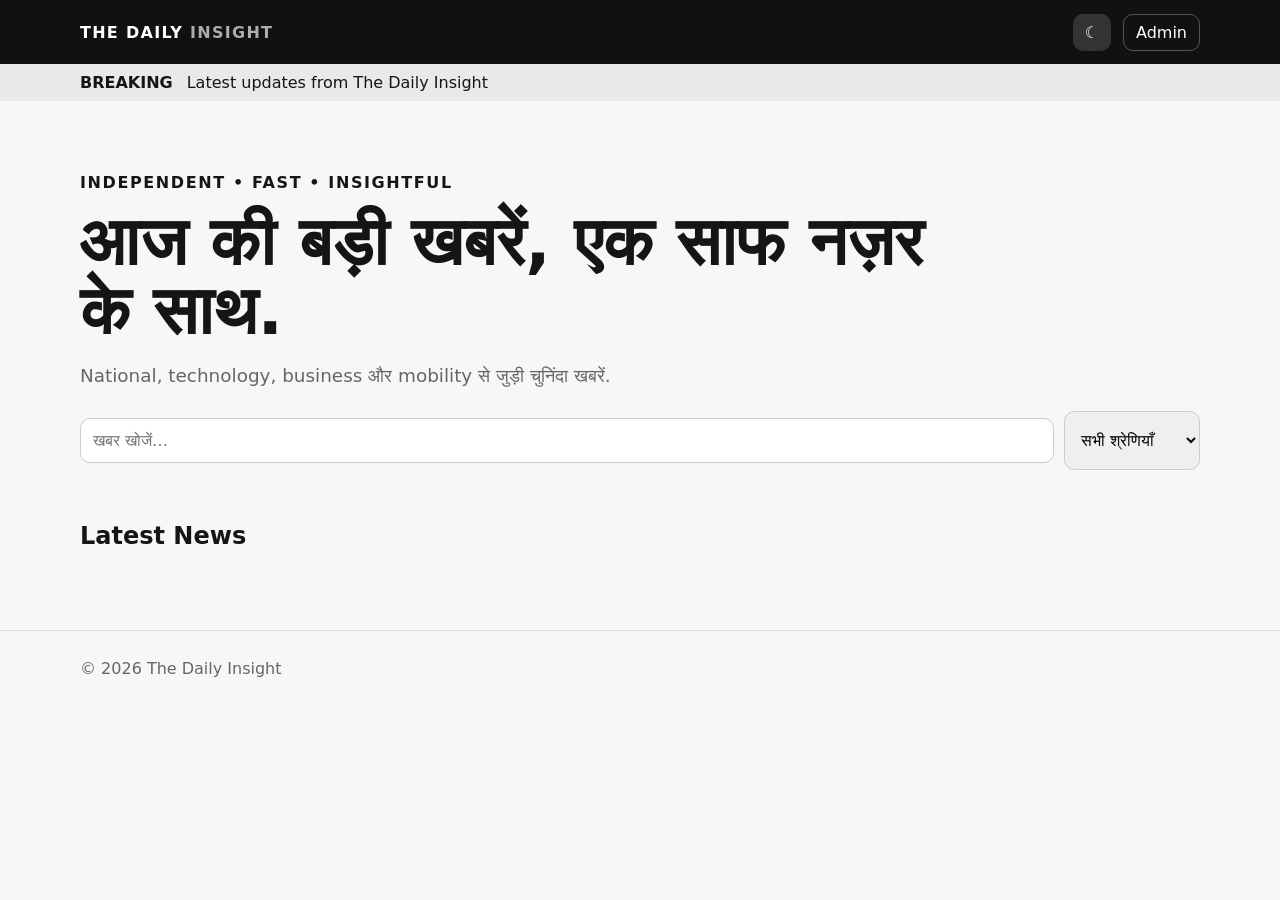
==== index.html @ c2598ee9 "Add files via upload" ====
<!doctype html>
<html lang="hi">
<head>
<meta charset="utf-8">
<meta name="viewport" content="width=device-width,initial-scale=1">
<title>The Daily Insight — Latest News</title>
<meta name="description" content="The Daily Insight — latest national, technology, business and mobility news.">
<link rel="manifest" href="manifest.json">
<link rel="stylesheet" href="styles.css">
</head>
<body>
<header class="site-header">
  <div class="wrap nav">
    <a class="brand" href="index.html">THE DAILY <span>INSIGHT</span></a>
    <div class="nav-actions">
      <button id="themeBtn" class="icon-btn" aria-label="Toggle theme">☾</button>
      <a class="admin-link" href="admin.html">Admin</a>
    </div>
  </div>
</header>

<div class="ticker"><div class="wrap"><strong>BREAKING</strong><span id="tickerText">Latest updates from The Daily Insight</span></div></div>

<main class="wrap">
  <section class="hero">
    <p class="eyebrow">Independent • Fast • Insightful</p>
    <h1>आज की बड़ी खबरें, एक साफ नज़र के साथ.</h1>
    <p class="lead">National, technology, business और mobility से जुड़ी चुनिंदा खबरें.</p>
    <div class="controls">
      <input id="search" type="search" placeholder="खबर खोजें…" aria-label="Search news">
      <select id="category" aria-label="Filter by category">
        <option value="all">सभी श्रेणियाँ</option>
        <option>National</option><option>Technology</option><option>Business</option><option>Mobility</option>
      </select>
    </div>
  </section>

  <section>
    <div class="section-head"><h2>Latest News</h2><span id="count"></span></div>
    <div id="newsGrid" class="grid"></div>
    <p id="empty" class="empty hidden">कोई खबर नहीं मिली.</p>
  </section>
</main>

<footer><div class="wrap">© <span id="year"></span> The Daily Insight</div></footer>
<script src="app.js"></script>
</body>
</html>
---- styles.css ----
*{box-sizing:border-box}body{margin:0;font-family:system-ui,-apple-system,Segoe UI,sans-serif;background:#f7f7f8;color:#151515}a{color:inherit;text-decoration:none}.wrap{width:min(1120px,92%);margin:auto}.site-header{background:#111;color:#fff;position:sticky;top:0;z-index:10}.nav{min-height:64px;display:flex;align-items:center;justify-content:space-between}.brand{font-weight:900;letter-spacing:.08em}.brand span{opacity:.65}.nav-actions{display:flex;gap:12px;align-items:center}.icon-btn{border:0;background:#333;color:#fff;border-radius:10px;padding:9px 12px}.admin-link{padding:8px 12px;border:1px solid #555;border-radius:10px}.ticker{background:#e9e9ea;padding:9px 0}.ticker strong{margin-right:14px}.hero{padding:56px 0 32px}.eyebrow{font-weight:700;text-transform:uppercase;letter-spacing:.1em}.hero h1{font-size:clamp(2rem,6vw,4.2rem);line-height:1.03;max-width:850px;margin:10px 0}.lead{font-size:1.15rem;color:#666}.controls{display:flex;gap:10px;margin-top:24px}.controls input,.controls select,input,textarea,button{font:inherit;padding:12px;border:1px solid #ccc;border-radius:10px}input,textarea{width:100%;margin:7px 0}textarea{min-height:120px}.controls input{flex:1}.section-head{display:flex;justify-content:space-between;align-items:center}.grid{display:grid;grid-template-columns:repeat(3,1fr);gap:18px}.card,.panel{background:#fff;border:1px solid #e4e4e6;border-radius:16px;overflow:hidden}.card img{width:100%;height:190px;object-fit:cover;background:#ddd}.card-body{padding:18px}.tag{font-size:.78rem;font-weight:800;text-transform:uppercase;letter-spacing:.06em}.card h3{margin:8px 0}.card p{color:#666;line-height:1.55}.read{display:inline-block;margin-top:8px;font-weight:800}.empty{padding:30px;text-align:center}.hidden{display:none!important}footer{margin-top:60px;padding:28px 0;border-top:1px solid #ddd;color:#666}.article-page{max-width:850px;padding:50px 0}.article-page img{width:100%;max-height:520px;object-fit:cover;border-radius:18px}.article-page h1{font-size:clamp(2rem,5vw,4rem);line-height:1.05}.article-content{white-space:pre-wrap;line-height:1.8;font-size:1.1rem}.panel{padding:22px;margin:18px 0}.notice{padding:15px;background:#fff8d9;border:1px solid #eadb86;border-radius:12px}button{cursor:pointer;background:#111;color:#fff}.secondary{background:#666}@media(max-width:800px){.grid{grid-template-columns:1fr 1fr}}@media(max-width:560px){.grid{grid-template-columns:1fr}.controls{flex-direction:column}.hero{padding-top:35px}}body.dark{background:#101010;color:#eee}body.dark .card,body.dark .panel{background:#191919;border-color:#333}body.dark .lead,body.dark .card p,body.dark footer{color:#aaa}body.dark .ticker{background:#222}body.dark input,body.dark textarea,body.dark select{background:#151515;color:#eee;border-color:#444}
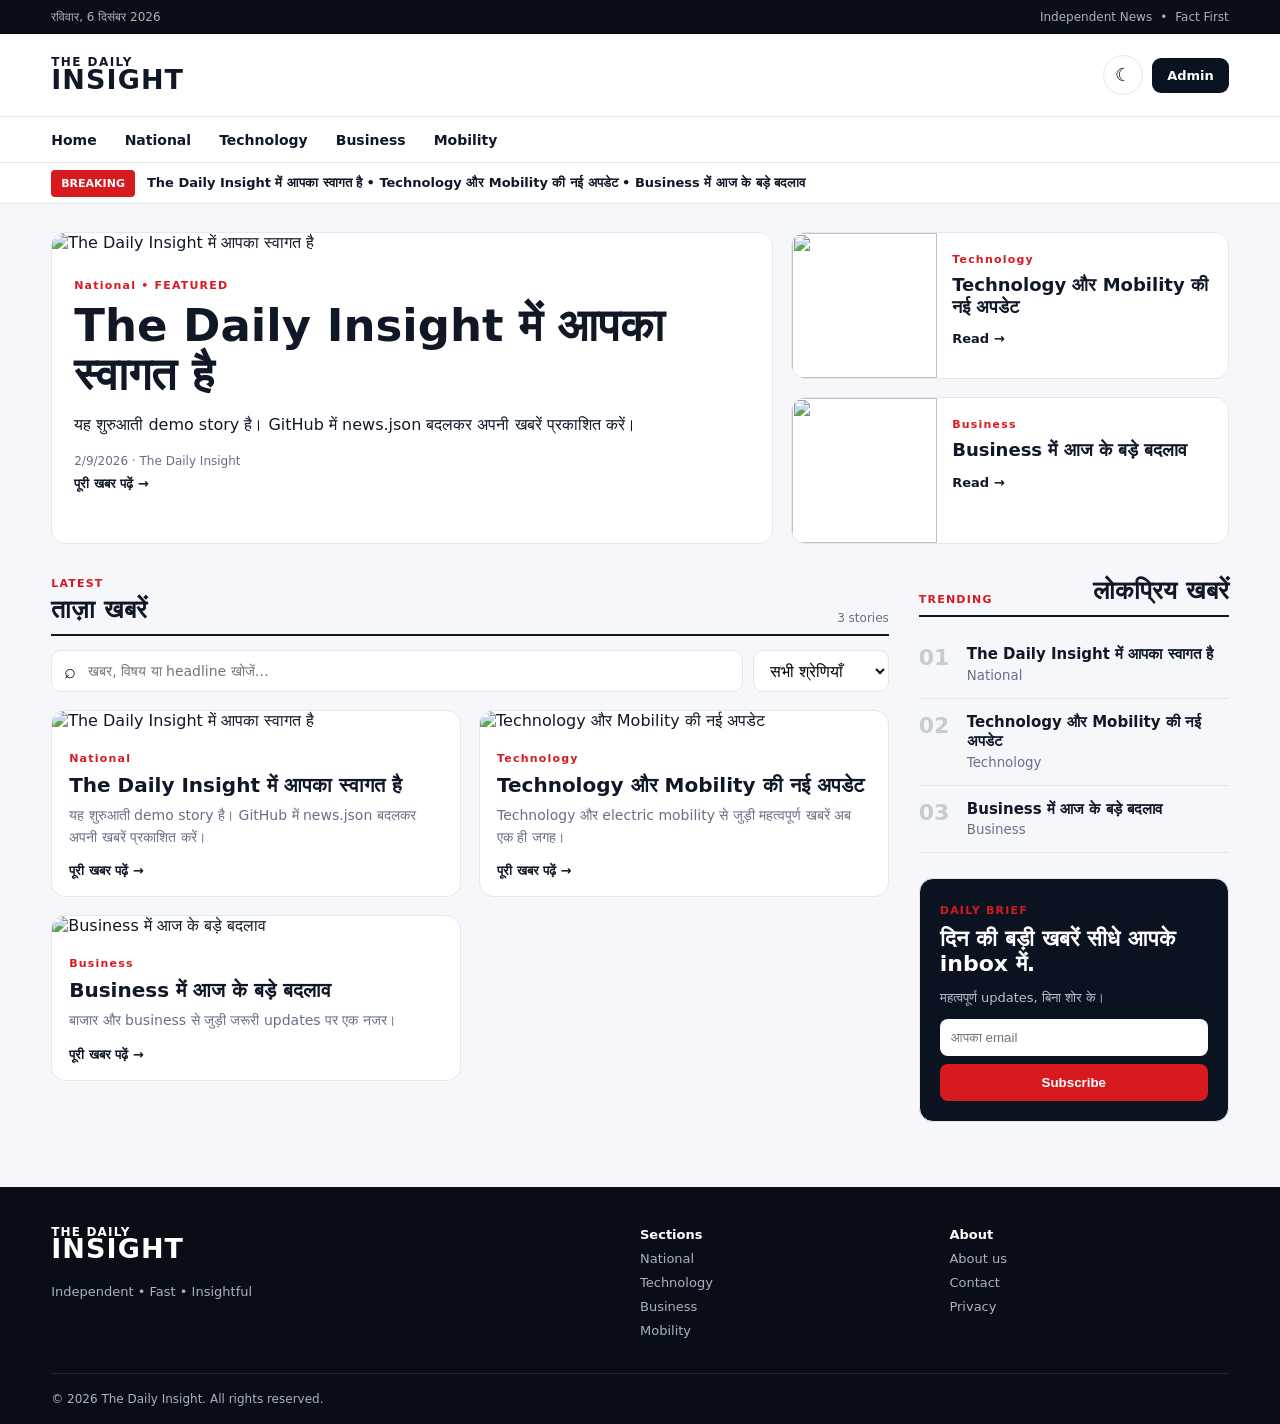
==== commit e4af0428: "Add files via upload" ====
--- a/index.html
+++ b/index.html
@@ -2,47 +2,85 @@
 <html lang="hi">
 <head>
 <meta charset="utf-8">
-<meta name="viewport" content="width=device-width,initial-scale=1">
-<title>The Daily Insight — Latest News</title>
-<meta name="description" content="The Daily Insight — latest national, technology, business and mobility news.">
+<meta name="viewport" content="width=device-width,initial-scale=1,viewport-fit=cover">
+<title>The Daily Insight | News & Analysis</title>
+<meta name="description" content="The Daily Insight — भारत और दुनिया की ताज़ा खबरें, technology, business और mobility updates.">
+<meta name="theme-color" content="#0b1220">
 <link rel="manifest" href="manifest.json">
 <link rel="stylesheet" href="styles.css">
 </head>
 <body>
-<header class="site-header">
-  <div class="wrap nav">
-    <a class="brand" href="index.html">THE DAILY <span>INSIGHT</span></a>
-    <div class="nav-actions">
-      <button id="themeBtn" class="icon-btn" aria-label="Toggle theme">☾</button>
-      <a class="admin-link" href="admin.html">Admin</a>
+<header class="topbar">
+  <div class="wrap topbar-in">
+    <div class="date" id="today"></div>
+    <div class="toplinks"><span>Independent News</span><span>•</span><span>Fact First</span></div>
+  </div>
+</header>
+
+<header class="masthead">
+  <div class="wrap mast-in">
+    <button class="menu-btn" id="menuBtn" aria-label="Menu">☰</button>
+    <a class="logo" href="index.html"><span>THE DAILY</span><b>INSIGHT</b></a>
+    <div class="mast-actions">
+      <button id="themeBtn" class="round-btn" aria-label="Toggle theme">☾</button>
+      <a class="admin-pill" href="admin.html">Admin</a>
     </div>
   </div>
 </header>
 
-<div class="ticker"><div class="wrap"><strong>BREAKING</strong><span id="tickerText">Latest updates from The Daily Insight</span></div></div>
+<nav class="mainnav" id="mainnav">
+  <div class="wrap nav-scroll">
+    <a href="#" data-cat="all">Home</a>
+    <a href="#" data-cat="National">National</a>
+    <a href="#" data-cat="Technology">Technology</a>
+    <a href="#" data-cat="Business">Business</a>
+    <a href="#" data-cat="Mobility">Mobility</a>
+  </div>
+</nav>
+
+<div class="breaking">
+  <div class="wrap breaking-in"><span class="breaking-label">BREAKING</span><div class="breaking-track" id="ticker">The Daily Insight — latest updates</div></div>
+</div>
 
 <main class="wrap">
-  <section class="hero">
-    <p class="eyebrow">Independent • Fast • Insightful</p>
-    <h1>आज की बड़ी खबरें, एक साफ नज़र के साथ.</h1>
-    <p class="lead">National, technology, business और mobility से जुड़ी चुनिंदा खबरें.</p>
-    <div class="controls">
-      <input id="search" type="search" placeholder="खबर खोजें…" aria-label="Search news">
-      <select id="category" aria-label="Filter by category">
-        <option value="all">सभी श्रेणियाँ</option>
-        <option>National</option><option>Technology</option><option>Business</option><option>Mobility</option>
-      </select>
-    </div>
+  <section class="hero-grid">
+    <article class="lead-story" id="leadStory"></article>
+    <div class="side-stories" id="sideStories"></div>
   </section>
 
-  <section>
-    <div class="section-head"><h2>Latest News</h2><span id="count"></span></div>
-    <div id="newsGrid" class="grid"></div>
-    <p id="empty" class="empty hidden">कोई खबर नहीं मिली.</p>
+  <section class="content-layout">
+    <div class="main-column">
+      <div class="section-title"><div><span class="kicker">LATEST</span><h2>ताज़ा खबरें</h2></div><span id="count"></span></div>
+      <div class="controls">
+        <div class="searchbox">⌕<input id="search" type="search" placeholder="खबर, विषय या headline खोजें…"></div>
+        <select id="category"><option value="all">सभी श्रेणियाँ</option><option>National</option><option>Technology</option><option>Business</option><option>Mobility</option></select>
+      </div>
+      <div id="newsGrid" class="news-grid"></div>
+      <p id="empty" class="empty hidden">इस category में अभी कोई खबर नहीं मिली।</p>
+    </div>
+
+    <aside class="sidebar">
+      <div class="side-title"><span class="kicker">TRENDING</span><h2>लोकप्रिय खबरें</h2></div>
+      <div id="trending"></div>
+      <div class="newsletter">
+        <span class="kicker">DAILY BRIEF</span>
+        <h3>दिन की बड़ी खबरें सीधे आपके inbox में.</h3>
+        <p>महत्वपूर्ण updates, बिना शोर के।</p>
+        <form id="newsletter"><input type="email" placeholder="आपका email" required><button>Subscribe</button></form>
+      </div>
+    </aside>
   </section>
 </main>
 
-<footer><div class="wrap">© <span id="year"></span> The Daily Insight</div></footer>
+<footer>
+  <div class="wrap footer-grid">
+    <div><a class="logo footer-logo" href="index.html"><span>THE DAILY</span><b>INSIGHT</b></a><p>Independent • Fast • Insightful</p></div>
+    <div><strong>Sections</strong><a href="#">National</a><a href="#">Technology</a><a href="#">Business</a><a href="#">Mobility</a></div>
+    <div><strong>About</strong><a href="#">About us</a><a href="#">Contact</a><a href="#">Privacy</a></div>
+  </div>
+  <div class="wrap copyright">© <span id="year"></span> The Daily Insight. All rights reserved.</div>
+</footer>
+
 <script src="app.js"></script>
 </body>
 </html>
--- a/styles.css
+++ b/styles.css
@@ -1 +1,23 @@
-*{box-sizing:border-box}body{margin:0;font-family:system-ui,-apple-system,Segoe UI,sans-serif;background:#f7f7f8;color:#151515}a{color:inherit;text-decoration:none}.wrap{width:min(1120px,92%);margin:auto}.site-header{background:#111;color:#fff;position:sticky;top:0;z-index:10}.nav{min-height:64px;display:flex;align-items:center;justify-content:space-between}.brand{font-weight:900;letter-spacing:.08em}.brand span{opacity:.65}.nav-actions{display:flex;gap:12px;align-items:center}.icon-btn{border:0;background:#333;color:#fff;border-radius:10px;padding:9px 12px}.admin-link{padding:8px 12px;border:1px solid #555;border-radius:10px}.ticker{background:#e9e9ea;padding:9px 0}.ticker strong{margin-right:14px}.hero{padding:56px 0 32px}.eyebrow{font-weight:700;text-transform:uppercase;letter-spacing:.1em}.hero h1{font-size:clamp(2rem,6vw,4.2rem);line-height:1.03;max-width:850px;margin:10px 0}.lead{font-size:1.15rem;color:#666}.controls{display:flex;gap:10px;margin-top:24px}.controls input,.controls select,input,textarea,button{font:inherit;padding:12px;border:1px solid #ccc;border-radius:10px}input,textarea{width:100%;margin:7px 0}textarea{min-height:120px}.controls input{flex:1}.section-head{display:flex;justify-content:space-between;align-items:center}.grid{display:grid;grid-template-columns:repeat(3,1fr);gap:18px}.card,.panel{background:#fff;border:1px solid #e4e4e6;border-radius:16px;overflow:hidden}.card img{width:100%;height:190px;object-fit:cover;background:#ddd}.card-body{padding:18px}.tag{font-size:.78rem;font-weight:800;text-transform:uppercase;letter-spacing:.06em}.card h3{margin:8px 0}.card p{color:#666;line-height:1.55}.read{display:inline-block;margin-top:8px;font-weight:800}.empty{padding:30px;text-align:center}.hidden{display:none!important}footer{margin-top:60px;padding:28px 0;border-top:1px solid #ddd;color:#666}.article-page{max-width:850px;padding:50px 0}.article-page img{width:100%;max-height:520px;object-fit:cover;border-radius:18px}.article-page h1{font-size:clamp(2rem,5vw,4rem);line-height:1.05}.article-content{white-space:pre-wrap;line-height:1.8;font-size:1.1rem}.panel{padding:22px;margin:18px 0}.notice{padding:15px;background:#fff8d9;border:1px solid #eadb86;border-radius:12px}button{cursor:pointer;background:#111;color:#fff}.secondary{background:#666}@media(max-width:800px){.grid{grid-template-columns:1fr 1fr}}@media(max-width:560px){.grid{grid-template-columns:1fr}.controls{flex-direction:column}.hero{padding-top:35px}}body.dark{background:#101010;color:#eee}body.dark .card,body.dark .panel{background:#191919;border-color:#333}body.dark .lead,body.dark .card p,body.dark footer{color:#aaa}body.dark .ticker{background:#222}body.dark input,body.dark textarea,body.dark select{background:#151515;color:#eee;border-color:#444}+*{box-sizing:border-box}
+:root{--ink:#101828;--muted:#667085;--line:#e5e7eb;--paper:#fff;--soft:#f5f7fa;--accent:#d71920;--dark:#0b1220}
+body{margin:0;background:var(--soft);color:var(--ink);font-family:Inter,ui-sans-serif,system-ui,-apple-system,"Noto Sans Devanagari",sans-serif}
+a{text-decoration:none;color:inherit}.wrap{width:min(1180px,92%);margin:auto}
+.topbar{background:#080d16;color:#aab2c0;font-size:12px}.topbar-in{height:34px;display:flex;align-items:center;justify-content:space-between}.toplinks{display:flex;gap:8px}
+.masthead{background:var(--paper);border-bottom:1px solid var(--line)}.mast-in{min-height:82px;display:flex;align-items:center;justify-content:space-between}
+.logo{display:flex;flex-direction:column;line-height:.9;letter-spacing:.09em}.logo span{font-size:12px;font-weight:800}.logo b{font-size:27px;letter-spacing:.04em}.mast-actions{display:flex;gap:9px;align-items:center}.round-btn,.menu-btn{border:1px solid var(--line);background:var(--paper);width:40px;height:40px;border-radius:50%;font-size:18px}.admin-pill{padding:10px 15px;border-radius:9px;background:var(--dark);color:#fff;font-size:13px;font-weight:700}.menu-btn{display:none}
+.mainnav{background:var(--paper);border-bottom:1px solid var(--line)}.nav-scroll{display:flex;gap:28px;height:45px;align-items:center;overflow:auto;white-space:nowrap}.nav-scroll a{font-size:14px;font-weight:750}.nav-scroll a:hover{color:var(--accent)}
+.breaking{background:#fff;border-bottom:1px solid var(--line)}.breaking-in{min-height:40px;display:flex;align-items:center;gap:12px;font-size:13px}.breaking-label{background:var(--accent);color:#fff;font-weight:900;font-size:11px;padding:7px 10px;border-radius:4px}.breaking-track{font-weight:600}
+.hero-grid{display:grid;grid-template-columns:1.65fr 1fr;gap:18px;padding:28px 0}.lead-story,.side-card,.news-card,.panel,.newsletter{background:var(--paper);border:1px solid var(--line);border-radius:14px;overflow:hidden}.lead-story img{width:100%;height:390px;object-fit:cover}.story-body{padding:22px}.kicker{color:var(--accent);font-size:11px;font-weight:900;letter-spacing:.11em}.lead-story h1{font-size:clamp(27px,4vw,45px);line-height:1.08;margin:9px 0}.story-meta{color:var(--muted);font-size:12px}
+.side-stories{display:grid;gap:18px}.side-card{display:grid;grid-template-columns:145px 1fr}.side-card img{width:145px;height:145px;object-fit:cover}.side-card .story-body{padding:15px}.side-card h3{font-size:18px;line-height:1.2;margin:7px 0}
+.content-layout{display:grid;grid-template-columns:minmax(0,1fr) 310px;gap:30px;padding-bottom:45px}.section-title,.side-title{display:flex;align-items:end;justify-content:space-between;border-bottom:2px solid var(--ink);padding-bottom:9px;margin-bottom:14px}.section-title h2,.side-title h2{margin:4px 0 0;font-size:25px}.section-title>span{color:var(--muted);font-size:12px}
+.controls{display:flex;gap:10px;margin-bottom:18px}.searchbox{flex:1;background:var(--paper);border:1px solid var(--line);border-radius:10px;display:flex;align-items:center;padding:0 12px;font-size:20px}.searchbox input{border:0;outline:0;width:100%;padding:12px;background:transparent;font:inherit;font-size:14px}.controls select{border:1px solid var(--line);border-radius:10px;padding:0 12px;background:var(--paper);font:inherit}
+.news-grid{display:grid;grid-template-columns:repeat(2,1fr);gap:18px}.news-card img{width:100%;height:205px;object-fit:cover}.news-card .story-body{padding:17px}.news-card h3{font-size:20px;line-height:1.2;margin:7px 0}.news-card p{color:var(--muted);font-size:14px;line-height:1.55;margin:8px 0}.read{display:inline-block;margin-top:7px;font-weight:800;font-size:13px}.read:hover{color:var(--accent)}
+.trend-item{display:grid;grid-template-columns:38px 1fr;gap:10px;padding:14px 0;border-bottom:1px solid var(--line)}.trend-no{font-size:22px;font-weight:900;color:#c7cbd3}.trend-item h3{font-size:15px;line-height:1.3;margin:0}.trend-item small{color:var(--muted)}
+.newsletter{margin-top:25px;padding:20px;background:var(--dark);color:#fff}.newsletter h3{font-size:22px;line-height:1.15;margin:8px 0}.newsletter p{color:#b9c1ce;font-size:13px}.newsletter form{display:flex;flex-direction:column;gap:8px}.newsletter input{padding:11px;border:0;border-radius:8px}.newsletter button{padding:11px;border:0;border-radius:8px;background:var(--accent);color:#fff;font-weight:800}
+footer{background:#080d16;color:#aab2c0;margin-top:20px;padding:40px 0 0}.footer-grid{display:grid;grid-template-columns:2fr 1fr 1fr;gap:30px}.footer-grid>div{display:flex;flex-direction:column;gap:9px;font-size:13px}.footer-grid strong{color:#fff}.footer-logo{color:#fff}.copyright{border-top:1px solid #1d2635;margin-top:35px;padding:18px 0;font-size:12px}
+.article-page{max-width:850px;padding:45px 0}.article-page .article-cat{color:var(--accent);font-weight:900;font-size:12px}.article-page h1{font-size:clamp(32px,6vw,58px);line-height:1.04;margin:10px 0}.article-page .meta{color:var(--muted);font-size:13px}.article-page>img{width:100%;max-height:540px;object-fit:cover;border-radius:14px;margin:24px 0}.article-content{font-size:18px;line-height:1.85;white-space:pre-wrap}.back{font-weight:750;font-size:14px}
+.admin-page{padding:40px 0 70px}.admin-head h1{font-size:42px;margin:5px 0}.admin-head p{color:var(--muted)}.notice{padding:15px;border-left:4px solid var(--accent);background:#fff7f7;border-radius:8px;margin:20px 0}.panel{padding:22px;margin:18px 0}.panel h2{margin-top:0}.editor-grid{display:grid;grid-template-columns:1fr 220px;gap:10px}.editor-grid textarea:last-of-type{grid-column:1/-1;min-height:190px}.editor-grid textarea{min-height:110px}.editor-grid input,.editor-grid select,.editor-grid textarea{width:100%;padding:12px;border:1px solid var(--line);border-radius:9px;font:inherit}.editor-grid button,.admin-actions button,.file-btn{border:0;border-radius:9px;background:var(--dark);color:#fff;padding:12px 15px;font-weight:750;cursor:pointer}.admin-actions{display:flex;gap:10px;flex-wrap:wrap}.secondary{background:#667085!important}.file-btn input{display:none}#adminList>div{padding:12px 0;border-bottom:1px solid var(--line);display:flex;justify-content:space-between;gap:12px}.empty{text-align:center;color:var(--muted);padding:40px}.hidden{display:none!important}
+body.dark{--paper:#121a27;--soft:#0b1220;--ink:#f5f7fa;--muted:#98a2b3;--line:#263244}.dark .notice{}
+body.dark .notice{background:#1a1415}.dark input{}
+@media(max-width:900px){.hero-grid{grid-template-columns:1fr}.content-layout{grid-template-columns:1fr}.sidebar{display:none}.lead-story img{height:320px}}
+@media(max-width:650px){.topbar{display:none}.mast-in{min-height:65px}.menu-btn{display:block}.logo{margin-left:8px;margin-right:auto}.logo b{font-size:22px}.mainnav{display:none}.mainnav.open{display:block}.nav-scroll{gap:22px}.hero-grid{padding-top:18px}.lead-story img{height:230px}.story-body{padding:17px}.lead-story h1{font-size:29px}.side-card{grid-template-columns:105px 1fr}.side-card img{width:105px;height:115px}.side-card h3{font-size:16px}.news-grid{grid-template-columns:1fr}.news-card img{height:210px}.controls{flex-direction:column}.controls select{height:45px}.footer-grid{grid-template-columns:1fr 1fr}.editor-grid{grid-template-columns:1fr}.editor-grid textarea:last-of-type{grid-column:auto}}
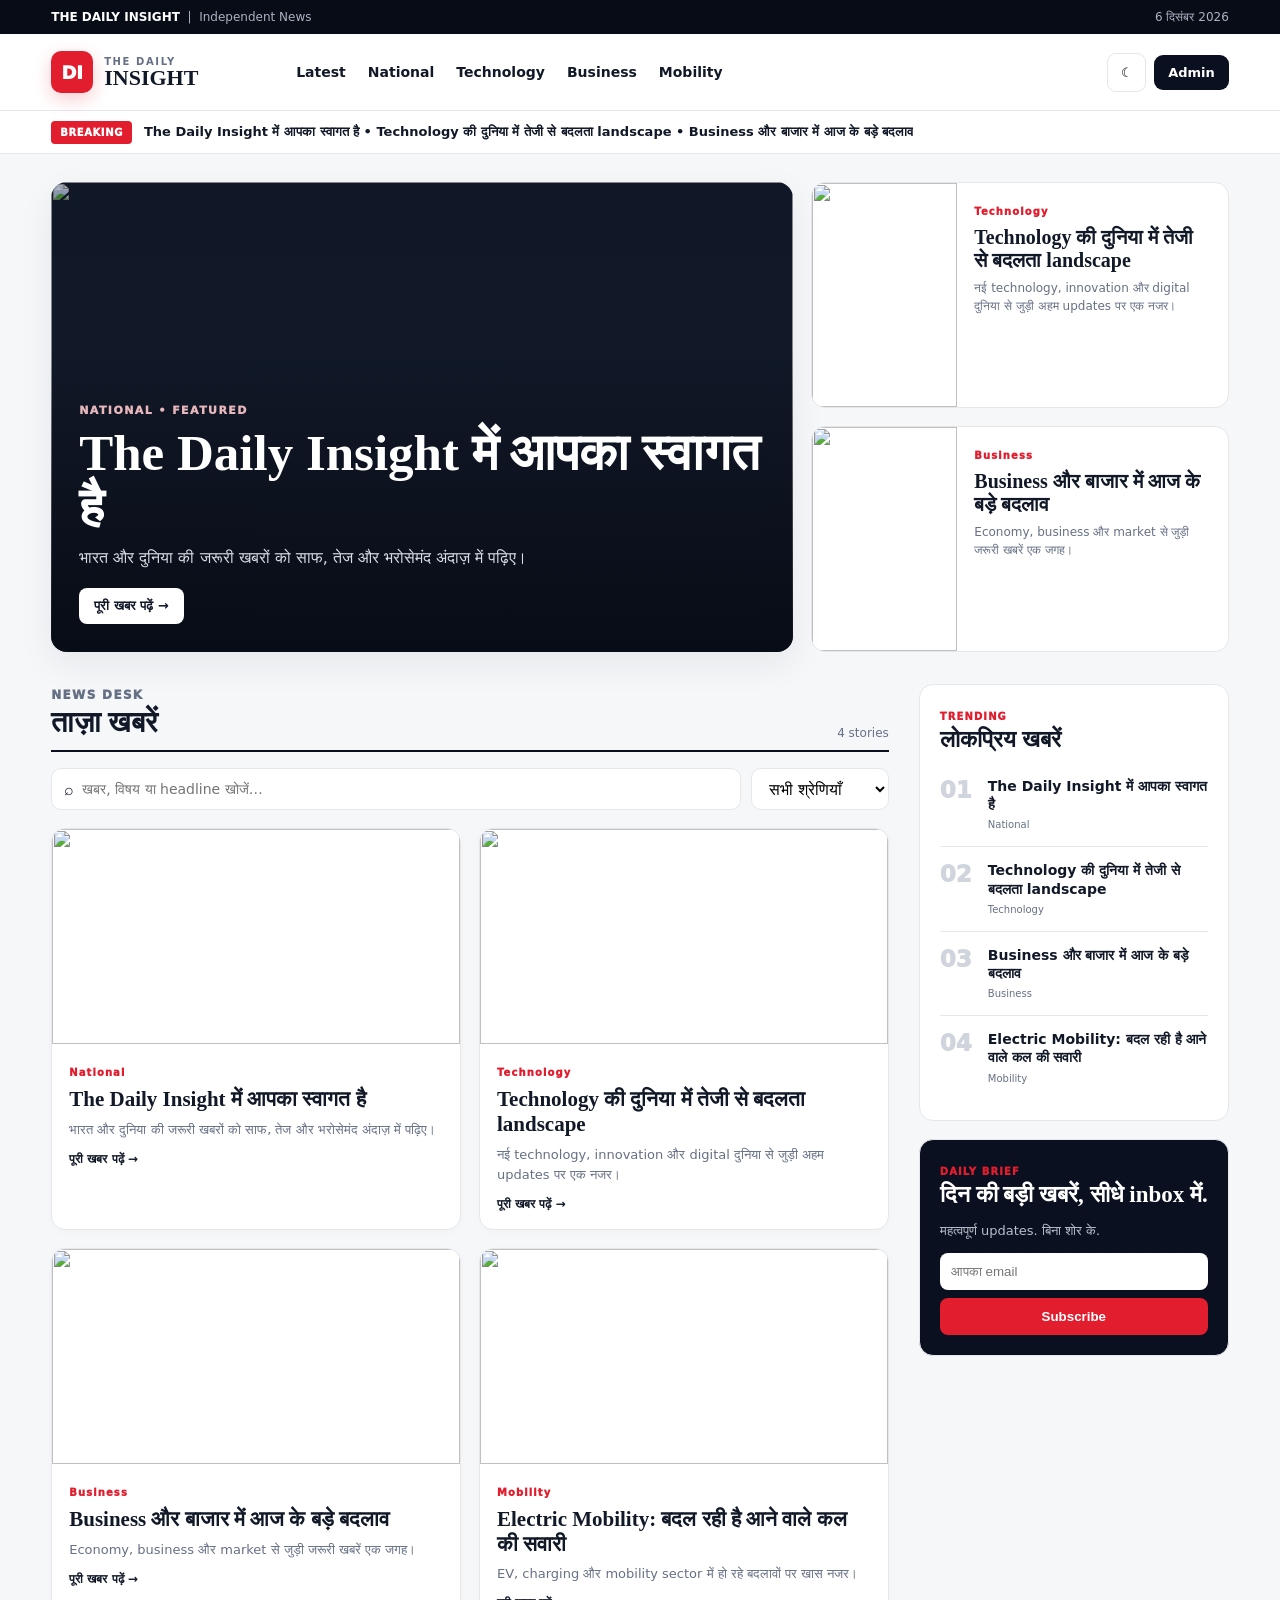
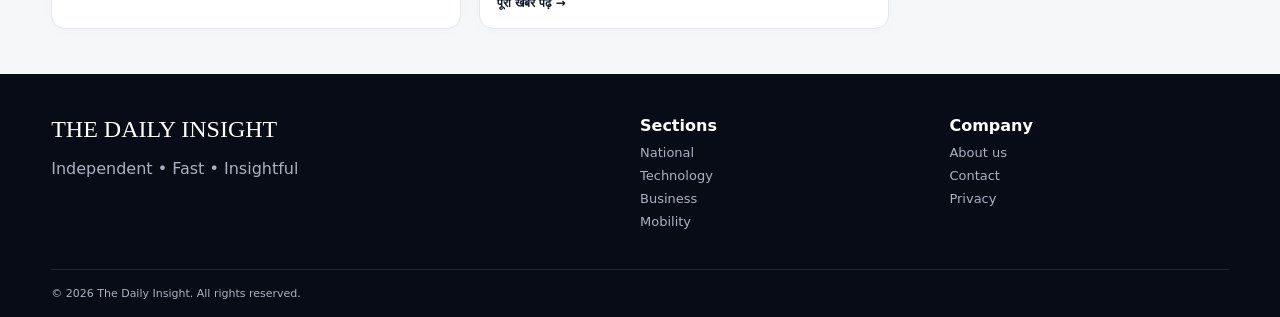
==== commit 46d34d73: "Add files via upload" ====
--- a/index.html
+++ b/index.html
@@ -2,85 +2,72 @@
 <html lang="hi">
 <head>
 <meta charset="utf-8">
-<meta name="viewport" content="width=device-width,initial-scale=1,viewport-fit=cover">
-<title>The Daily Insight | News & Analysis</title>
-<meta name="description" content="The Daily Insight — भारत और दुनिया की ताज़ा खबरें, technology, business और mobility updates.">
-<meta name="theme-color" content="#0b1220">
-<link rel="manifest" href="manifest.json">
-<link rel="stylesheet" href="styles.css">
+<meta name="viewport" content="width=device-width,initial-scale=1">
+<title>The Daily Insight — ताज़ा खबरें और गहरी नज़र</title>
+<meta name="description" content="The Daily Insight — National, Technology, Business और Mobility की ताज़ा खबरें।">
+<meta name="theme-color" content="#0b1020">
+<style>
+:root{--bg:#f6f7f9;--card:#fff;--ink:#111827;--muted:#667085;--line:#e5e7eb;--navy:#0b1020;--red:#e11d2e;--red2:#b91c2c;--gold:#d4a72c;--shadow:0 12px 35px #10182812}
+*{box-sizing:border-box}html{scroll-behavior:smooth}body{margin:0;background:var(--bg);color:var(--ink);font-family:system-ui,-apple-system,BlinkMacSystemFont,"Noto Sans Devanagari","Segoe UI",sans-serif}a{text-decoration:none;color:inherit}.wrap{width:min(1180px,92%);margin:auto}
+.utility{background:#080c16;color:#aab2c2;font-size:12px}.utility .wrap{height:34px;display:flex;justify-content:space-between;align-items:center}.utility b{color:#fff}
+.header{background:#fff;border-bottom:1px solid var(--line);position:sticky;top:0;z-index:20}.head{height:76px;display:flex;align-items:center;gap:25px}.brand{display:flex;align-items:center;gap:11px;min-width:220px}.brandmark{width:42px;height:42px;border-radius:10px;background:var(--red);color:#fff;display:grid;place-items:center;font-weight:950;font-size:18px;box-shadow:0 6px 18px #e11d2e38}.brandtext small{display:block;font-size:10px;font-weight:900;letter-spacing:.16em;color:var(--muted)}.brandtext strong{display:block;font-family:Georgia,serif;font-size:22px;line-height:1}
+.nav{display:flex;gap:22px;align-items:center;flex:1}.nav a{font-size:14px;font-weight:750}.nav a:hover{color:var(--red)}.actions{display:flex;gap:8px;align-items:center}.icon{width:39px;height:39px;border:1px solid var(--line);border-radius:9px;background:#fff;display:grid;place-items:center}.admin{background:var(--navy);color:#fff;padding:10px 14px;border-radius:9px;font-size:13px;font-weight:800}.menu{display:none}
+.breaking{background:#fff;border-bottom:1px solid var(--line)}.breaking .wrap{height:42px;display:flex;align-items:center;gap:12px;overflow:hidden}.badge{background:var(--red);color:#fff;border-radius:4px;padding:6px 9px;font-size:10px;font-weight:950;letter-spacing:.06em;white-space:nowrap}.ticker{font-size:13px;font-weight:650;white-space:nowrap;overflow:hidden;text-overflow:ellipsis}
+.hero{padding:28px 0 20px}.hero-grid{display:grid;grid-template-columns:1.6fr .9fr;gap:18px}.lead{background:#111827;color:#fff;border-radius:16px;overflow:hidden;position:relative;min-height:470px;box-shadow:var(--shadow)}.lead img{width:100%;height:100%;min-height:470px;object-fit:cover;opacity:.67}.lead:after{content:"";position:absolute;inset:35% 0 0;background:linear-gradient(transparent,#080c16)}.lead-body{position:absolute;z-index:2;left:0;right:0;bottom:0;padding:28px}.eyebrow{font-size:11px;font-weight:950;letter-spacing:.13em;color:#e7b7bc}.lead h1{font-family:Georgia,serif;font-size:clamp(31px,4.2vw,51px);line-height:1.05;margin:9px 0 12px;max-width:760px}.lead p{color:#d7dbe3;margin:0;max-width:650px;line-height:1.55}.readbtn{display:inline-flex;margin-top:17px;background:#fff;color:#111827;padding:10px 15px;border-radius:8px;font-size:13px;font-weight:850}
+.side{display:grid;gap:18px}.sidecard{background:#fff;border:1px solid var(--line);border-radius:14px;overflow:hidden;display:grid;grid-template-columns:145px 1fr;min-height:150px}.sidecard img{width:145px;height:100%;min-height:150px;object-fit:cover}.sidebody{padding:17px}.sidebody h3{font-family:Georgia,serif;font-size:20px;line-height:1.15;margin:7px 0}.sidebody p{font-size:12px;color:var(--muted);margin:0;line-height:1.5}
+.section{padding:12px 0 45px}.sectionhead{display:flex;justify-content:space-between;align-items:end;border-bottom:2px solid var(--navy);padding-bottom:10px;margin-bottom:16px}.sectionhead h2{font-family:Georgia,serif;font-size:29px;margin:3px 0 0}.sectionhead span{font-size:12px;color:var(--muted)}
+.layout{display:grid;grid-template-columns:1fr 310px;gap:30px}.tools{display:flex;gap:10px;margin-bottom:18px}.search{background:#fff;border:1px solid var(--line);border-radius:10px;display:flex;align-items:center;flex:1;padding:0 12px}.search input{border:0;outline:0;background:none;width:100%;padding:12px 8px;font:inherit;font-size:14px}.tools select{border:1px solid var(--line);border-radius:10px;background:#fff;padding:0 13px;font:inherit}
+.grid{display:grid;grid-template-columns:repeat(2,1fr);gap:18px}.card{background:#fff;border:1px solid var(--line);border-radius:14px;overflow:hidden;transition:.2s;box-shadow:0 2px 10px #10182806}.card:hover{transform:translateY(-3px);box-shadow:var(--shadow)}.card img{display:block;width:100%;height:215px;object-fit:cover}.cardbody{padding:17px}.cat{font-size:10px;color:var(--red);font-weight:950;letter-spacing:.11em}.card h3{font-family:Georgia,serif;font-size:21px;line-height:1.18;margin:7px 0}.card p{font-size:13px;color:var(--muted);line-height:1.55;margin:8px 0}.arrow{font-size:12px;font-weight:900}
+.sidebarbox{background:#fff;border:1px solid var(--line);border-radius:14px;padding:20px;margin-bottom:18px}.side-title{font-family:Georgia,serif;font-size:23px;margin:3px 0 10px}.trend{display:grid;grid-template-columns:38px 1fr;gap:10px;padding:14px 0;border-bottom:1px solid var(--line)}.trend:last-child{border:0}.num{font-size:23px;font-weight:950;color:#d0d4dc}.trend h4{font-size:14px;line-height:1.3;margin:0}.trend small{font-size:10px;color:var(--muted)}.brief{background:var(--navy);color:#fff}.brief p{color:#b9c0cc;font-size:13px;line-height:1.5}.brief input{width:100%;padding:11px;border:0;border-radius:8px;margin-bottom:8px}.brief button{width:100%;padding:11px;border:0;border-radius:8px;background:var(--red);color:#fff;font-weight:850}
+.footer{background:#080c16;color:#aab2c2;padding:42px 0 0}.footgrid{display:grid;grid-template-columns:2fr 1fr 1fr;gap:30px}.footgrid h4{color:#fff;margin:0 0 10px}.footgrid a{display:block;font-size:13px;margin:8px 0}.footbrand{color:#fff;font-family:Georgia,serif;font-size:24px}.copyright{border-top:1px solid #1e2635;margin-top:32px;padding:17px 0;font-size:11px}
+@media(max-width:900px){.nav{display:none}.menu{display:grid}.hero-grid,.layout{grid-template-columns:1fr}.side{grid-template-columns:1fr 1fr}.sidebar{display:none}.lead,.lead img{min-height:410px}.brand{min-width:0}.brandtext strong{font-size:20px}}
+@media(max-width:600px){.utility{display:none}.head{height:64px;gap:9px}.brandmark{width:36px;height:36px}.brandtext small{font-size:8px}.brandtext strong{font-size:17px}.actions{margin-left:auto}.icon{width:35px;height:35px}.admin{padding:9px 10px;font-size:11px}.menu{order:-1}.breaking .wrap{height:38px}.hero{padding-top:14px}.hero-grid{gap:12px}.lead,.lead img{min-height:360px}.lead-body{padding:19px}.lead h1{font-size:29px}.lead p{font-size:12px}.side{grid-template-columns:1fr}.sidecard{grid-template-columns:105px 1fr}.sidecard img{width:105px;min-height:120px}.sidebody{padding:13px}.sidebody h3{font-size:17px}.grid{grid-template-columns:1fr}.card img{height:220px}.tools{flex-direction:column}.tools select{height:44px}.sectionhead h2{font-size:25px}.footgrid{grid-template-columns:1fr 1fr}.footgrid>div:first-child{grid-column:1/-1}}
+</style>
 </head>
 <body>
-<header class="topbar">
-  <div class="wrap topbar-in">
-    <div class="date" id="today"></div>
-    <div class="toplinks"><span>Independent News</span><span>•</span><span>Fact First</span></div>
-  </div>
-</header>
+<div class="utility"><div class="wrap"><span><b>THE DAILY INSIGHT</b> &nbsp;|&nbsp; Independent News</span><span id="date"></span></div></div>
+<header class="header"><div class="wrap head">
+<button class="icon menu" id="menu" aria-label="menu">☰</button>
+<a class="brand" href="index.html"><span class="brandmark">DI</span><span class="brandtext"><small>THE DAILY</small><strong>INSIGHT</strong></span></a>
+<nav class="nav" id="nav"><a href="#latest">Latest</a><a href="#" data-cat="National">National</a><a href="#" data-cat="Technology">Technology</a><a href="#" data-cat="Business">Business</a><a href="#" data-cat="Mobility">Mobility</a></nav>
+<div class="actions"><button class="icon" id="theme">☾</button><a class="admin" href="admin.html">Admin</a></div>
+</div></header>
+<div class="breaking"><div class="wrap"><span class="badge">BREAKING</span><div class="ticker" id="ticker">The Daily Insight — ताज़ा updates</div></div></div>
 
-<header class="masthead">
-  <div class="wrap mast-in">
-    <button class="menu-btn" id="menuBtn" aria-label="Menu">☰</button>
-    <a class="logo" href="index.html"><span>THE DAILY</span><b>INSIGHT</b></a>
-    <div class="mast-actions">
-      <button id="themeBtn" class="round-btn" aria-label="Toggle theme">☾</button>
-      <a class="admin-pill" href="admin.html">Admin</a>
-    </div>
-  </div>
-</header>
+<main>
+<section class="hero wrap"><div class="hero-grid"><article class="lead" id="lead"></article><div class="side" id="side"></div></div></section>
+<section class="section wrap" id="latest"><div class="layout"><div>
+<div class="sectionhead"><div><span class="cat">NEWS DESK</span><h2>ताज़ा खबरें</h2></div><span id="count"></span></div>
+<div class="tools"><div class="search">⌕<input id="search" placeholder="खबर, विषय या headline खोजें…"></div><select id="category"><option value="all">सभी श्रेणियाँ</option><option>National</option><option>Technology</option><option>Business</option><option>Mobility</option></select></div>
+<div class="grid" id="grid"></div><p id="empty" style="display:none;text-align:center;color:#667085;padding:35px">कोई खबर नहीं मिली।</p>
+</div><aside class="sidebar"><div class="sidebarbox"><span class="cat">TRENDING</span><h3 class="side-title">लोकप्रिय खबरें</h3><div id="trending"></div></div><div class="sidebarbox brief"><span class="cat">DAILY BRIEF</span><h3 class="side-title">दिन की बड़ी खबरें, सीधे inbox में.</h3><p>महत्वपूर्ण updates. बिना शोर के.</p><form id="form"><input type="email" placeholder="आपका email" required><button>Subscribe</button></form></div></aside></div></section>
+</main>
+<footer class="footer"><div class="wrap footgrid"><div><div class="footbrand">THE DAILY INSIGHT</div><p>Independent • Fast • Insightful</p></div><div><h4>Sections</h4><a>National</a><a>Technology</a><a>Business</a><a>Mobility</a></div><div><h4>Company</h4><a>About us</a><a>Contact</a><a>Privacy</a></div></div><div class="wrap copyright">© <span id="year"></span> The Daily Insight. All rights reserved.</div></footer>
 
-<nav class="mainnav" id="mainnav">
-  <div class="wrap nav-scroll">
-    <a href="#" data-cat="all">Home</a>
-    <a href="#" data-cat="National">National</a>
-    <a href="#" data-cat="Technology">Technology</a>
-    <a href="#" data-cat="Business">Business</a>
-    <a href="#" data-cat="Mobility">Mobility</a>
-  </div>
-</nav>
-
-<div class="breaking">
-  <div class="wrap breaking-in"><span class="breaking-label">BREAKING</span><div class="breaking-track" id="ticker">The Daily Insight — latest updates</div></div>
-</div>
-
-<main class="wrap">
-  <section class="hero-grid">
-    <article class="lead-story" id="leadStory"></article>
-    <div class="side-stories" id="sideStories"></div>
-  </section>
-
-  <section class="content-layout">
-    <div class="main-column">
-      <div class="section-title"><div><span class="kicker">LATEST</span><h2>ताज़ा खबरें</h2></div><span id="count"></span></div>
-      <div class="controls">
-        <div class="searchbox">⌕<input id="search" type="search" placeholder="खबर, विषय या headline खोजें…"></div>
-        <select id="category"><option value="all">सभी श्रेणियाँ</option><option>National</option><option>Technology</option><option>Business</option><option>Mobility</option></select>
-      </div>
-      <div id="newsGrid" class="news-grid"></div>
-      <p id="empty" class="empty hidden">इस category में अभी कोई खबर नहीं मिली।</p>
-    </div>
-
-    <aside class="sidebar">
-      <div class="side-title"><span class="kicker">TRENDING</span><h2>लोकप्रिय खबरें</h2></div>
-      <div id="trending"></div>
-      <div class="newsletter">
-        <span class="kicker">DAILY BRIEF</span>
-        <h3>दिन की बड़ी खबरें सीधे आपके inbox में.</h3>
-        <p>महत्वपूर्ण updates, बिना शोर के।</p>
-        <form id="newsletter"><input type="email" placeholder="आपका email" required><button>Subscribe</button></form>
-      </div>
-    </aside>
-  </section>
-</main>
-
-<footer>
-  <div class="wrap footer-grid">
-    <div><a class="logo footer-logo" href="index.html"><span>THE DAILY</span><b>INSIGHT</b></a><p>Independent • Fast • Insightful</p></div>
-    <div><strong>Sections</strong><a href="#">National</a><a href="#">Technology</a><a href="#">Business</a><a href="#">Mobility</a></div>
-    <div><strong>About</strong><a href="#">About us</a><a href="#">Contact</a><a href="#">Privacy</a></div>
-  </div>
-  <div class="wrap copyright">© <span id="year"></span> The Daily Insight. All rights reserved.</div>
-</footer>
-
-<script src="app.js"></script>
-</body>
-</html>+<script>
+const demo=[
+{id:"1",category:"National",title:"The Daily Insight में आपका स्वागत है",summary:"भारत और दुनिया की जरूरी खबरों को साफ, तेज और भरोसेमंद अंदाज़ में पढ़िए।",content:"The Daily Insight पर आपका स्वागत है। यह demo article है जिसे आप अपनी वास्तविक खबर से बदल सकते हैं।",image:"https://images.unsplash.com/photo-1504711434969-e33886168f5c?auto=format&fit=crop&w=1400&q=85"},
+{id:"2",category:"Technology",title:"Technology की दुनिया में तेजी से बदलता landscape",summary:"नई technology, innovation और digital दुनिया से जुड़ी अहम updates पर एक नजर।",content:"यह technology article का demo है।",image:"https://images.unsplash.com/photo-1518770660439-4636190af475?auto=format&fit=crop&w=1200&q=85"},
+{id:"3",category:"Business",title:"Business और बाजार में आज के बड़े बदलाव",summary:"Economy, business और market से जुड़ी जरूरी खबरें एक जगह।",content:"यह business article का demo है।",image:"https://images.unsplash.com/photo-1556761175-b413da4baf72?auto=format&fit=crop&w=1200&q=85"},
+{id:"4",category:"Mobility",title:"Electric Mobility: बदल रही है आने वाले कल की सवारी",summary:"EV, charging और mobility sector में हो रहे बदलावों पर खास नजर।",content:"यह mobility article का demo है।",image:"https://images.unsplash.com/photo-1593941707882-a5bba14938c7?auto=format&fit=crop&w=1200&q=85"}
+];
+let data=demo;
+const $=s=>document.querySelector(s), esc=x=>String(x??"").replace(/[&<>"']/g,m=>({"&":"&amp;","<":"&lt;",">":"&gt;",'"':"&quot;","'":"&#39;"}[m]));
+function card(n){return `<article class="card"><img src="${esc(n.image)}" alt=""><div class="cardbody"><span class="cat">${esc(n.category)}</span><h3>${esc(n.title)}</h3><p>${esc(n.summary)}</p><a class="arrow" href="article.html?id=${n.id}">पूरी खबर पढ़ें →</a></div></article>`}
+function render(){
+ const q=($("#search").value||"").toLowerCase(), c=$("#category").value;
+ const a=data.filter(n=>(c==="all"||n.category===c)&&(`${n.title} ${n.summary}`.toLowerCase().includes(q)));
+ $("#count").textContent=a.length+" stories";$("#empty").style.display=a.length?"none":"block";$("#grid").innerHTML=a.map(card).join("");
+ const lead=data[0];$("#lead").innerHTML=`<img src="${lead.image}" alt=""><div class="lead-body"><span class="eyebrow">${lead.category.toUpperCase()} • FEATURED</span><h1>${esc(lead.title)}</h1><p>${esc(lead.summary)}</p><a class="readbtn" href="article.html?id=${lead.id}">पूरी खबर पढ़ें →</a></div>`;
+ $("#side").innerHTML=data.slice(1,3).map(n=>`<a class="sidecard" href="article.html?id=${n.id}"><img src="${n.image}" alt=""><div class="sidebody"><span class="cat">${n.category}</span><h3>${esc(n.title)}</h3><p>${esc(n.summary)}</p></div></a>`).join("");
+ $("#trending").innerHTML=data.map((n,i)=>`<a class="trend" href="article.html?id=${n.id}"><span class="num">0${i+1}</span><span><h4>${esc(n.title)}</h4><small>${n.category}</small></span></a>`).join("");
+ $("#ticker").textContent=data.slice(0,3).map(n=>n.title).join("  •  ");
+}
+$("#search").oninput=render;$("#category").onchange=render;
+document.querySelectorAll("[data-cat]").forEach(x=>x.onclick=e=>{e.preventDefault();$("#category").value=x.dataset.cat;render();location.hash="latest"});
+$("#menu").onclick=()=>$("#nav").classList.toggle("open");
+$("#theme").onclick=()=>{document.body.classList.toggle("dark");alert("Dark mode demo: full dark theme next step me polish karenge.")};
+$("#form").onsubmit=e=>{e.preventDefault();alert("Newsletter signup backend integration ke liye ready hai.");e.target.reset()};
+$("#date").textContent=new Date().toLocaleDateString("hi-IN",{day:"numeric",month:"long",year:"numeric"});$("#year").textContent=new Date().getFullYear();render();
+</script>
+</body></html>
